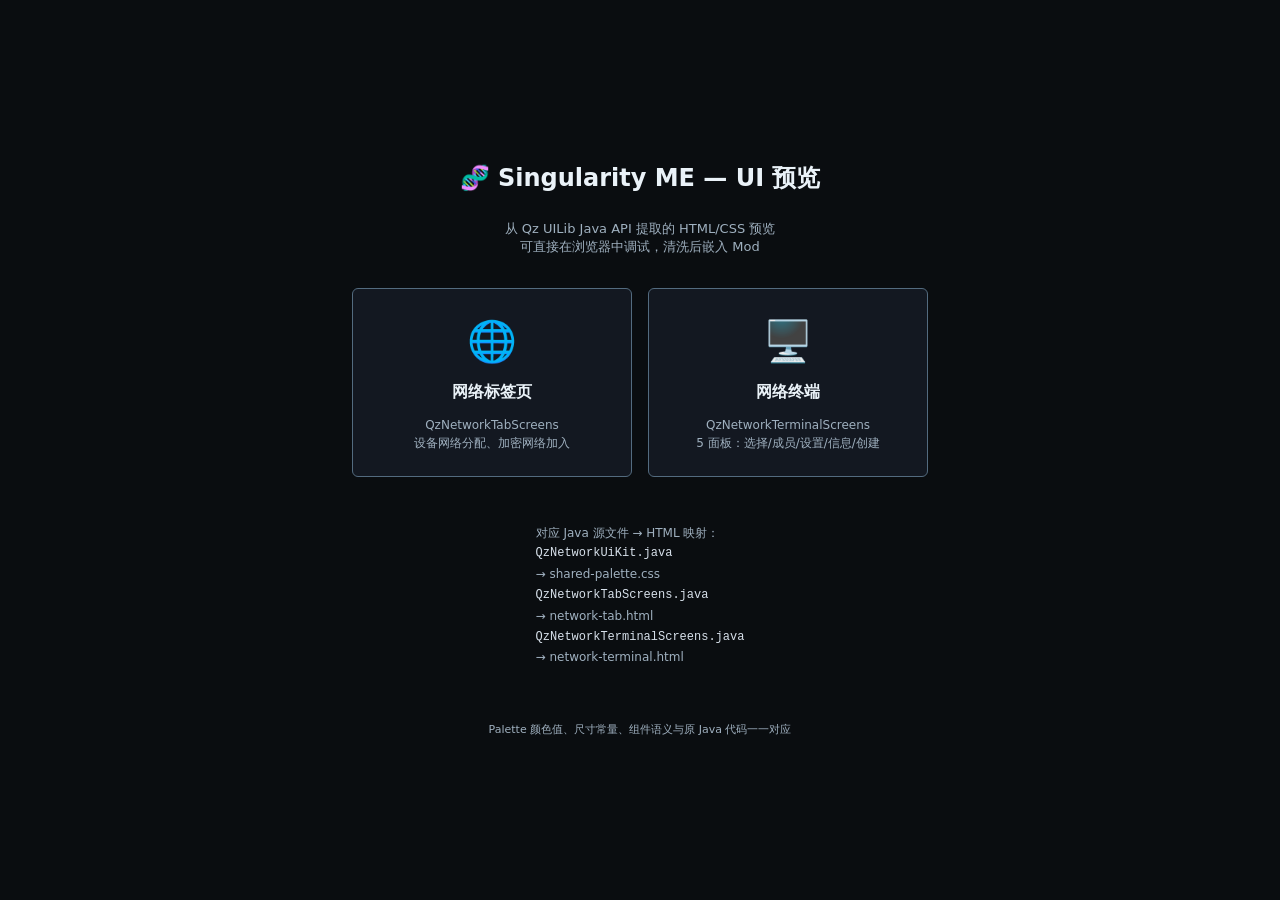
==== docs/html-reference/index.html @ 33a85796 "feat: 网络系统、设备完整实现 + 文档体系 + 发布清理 - 完整实现 SingularityNetworkManager、SingularityGrid、SingularityNetworkR" ====
<!DOCTYPE html>
<html lang="zh-CN">
<head>
<meta charset="UTF-8">
<meta name="viewport" content="width=device-width, initial-scale=1.0">
<title>Singularity ME — UI 预览</title>
<link rel="stylesheet" href="shared-palette.css">
<style>
  .page {
    min-height: 100vh;
    display: flex; flex-direction: column;
    align-items: center; justify-content: center;
    gap: 24px;
    padding: 40px 20px;
  }
  h1 {
    color: var(--text-primary);
    font-size: 24px; font-weight: 700;
    text-align: center;
  }
  .subtitle {
    color: var(--text-muted);
    text-align: center;
    margin-bottom: 8px;
  }
  .cards {
    display: flex; gap: 16px;
    flex-wrap: wrap;
    justify-content: center;
  }
  .card {
    display: flex; flex-direction: column;
    align-items: center; gap: 12px;
    width: 280px;
    padding: 24px;
    background: rgba(20, 25, 35, 0.93);
    border: 1px solid var(--border-panel);
    border-radius: var(--radius-panel);
    text-decoration: none;
    transition: border-color 0.2s, transform 0.2s;
  }
  .card:hover {
    border-color: var(--btn-normal);
    transform: translateY(-2px);
  }
  .card .icon {
    font-size: 40px;
  }
  .card h2 {
    color: var(--text-primary);
    font-size: 16px; font-weight: 700;
  }
  .card p {
    color: var(--text-muted);
    font-size: 12px;
    text-align: center;
    line-height: 1.5;
  }
  .footer {
    margin-top: 32px;
    color: var(--text-muted);
    font-size: 11px;
  }
  .files {
    margin-top: 24px;
    display: flex; flex-direction: column;
    gap: 4px;
    font-size: 12px;
    color: var(--text-muted);
  }
  .files span { font-family: 'Consolas', 'Courier New', monospace; color: var(--text-secondary); }
</style>
</head>
<body>
<div class="page">
  <h1>🧬 Singularity ME — UI 预览</h1>
  <p class="subtitle">从 Qz UILib Java API 提取的 HTML/CSS 预览<br>可直接在浏览器中调试，清洗后嵌入 Mod</p>

  <div class="cards">
    <a class="card" href="network-tab.html">
      <span class="icon">🌐</span>
      <h2>网络标签页</h2>
      <p>QzNetworkTabScreens<br>设备网络分配、加密网络加入</p>
    </a>
    <a class="card" href="network-terminal.html">
      <span class="icon">🖥️</span>
      <h2>网络终端</h2>
      <p>QzNetworkTerminalScreens<br>5 面板：选择/成员/设置/信息/创建</p>
    </a>
  </div>

  <div class="files">
    <p>对应 Java 源文件 → HTML 映射：</p>
    <span>QzNetworkUiKit.java</span> → shared-palette.css
    <span>QzNetworkTabScreens.java</span> → network-tab.html
    <span>QzNetworkTerminalScreens.java</span> → network-terminal.html
  </div>

  <p class="footer">
    Palette 颜色值、尺寸常量、组件语义与原 Java 代码一一对应
  </p>
</div>
</body>
</html>
---- docs/html-reference/shared-palette.css ----
/* ============================================================
   Singularity ME — 共享调色板 (提取自 QzNetworkUiKit.Palette)
   与 Java 源码中 Palette 常量一一对应
   ============================================================ */

:root {
  /* ── 背景色 ── */
  --bg-panel:         #141923;  /* 0xEE141923 → 不透明度 EE */
  --bg-list:          #0D1219;  /* 0xFF0D1219 */
  --bg-row:           #151D27;  /* 0xFF151D27 */
  --bg-input:         #0D1117;  /* 0xFF0D1117 */
  --bg-overlay:       #05070B;  /* 0xAA05070B → 不透明度 AA */
  --bg-id-pill:       #0B1016;  /* 0xFF0B1016 */

  /* ── 边框色 ── */
  --border-panel:      #536B7F;  /* 0xFF536B7F */
  --border-list:       #2C3846;  /* 0xFF2C3846 */
  --border-row:        #263240;  /* 0xFF263240 */
  --border-input:      #354451;  /* 0xFF354451 */
  --border-input-focus:#6AA1D2;  /* 0xFF6AA1D2 */
  --border-swatch:     #0A0D10;  /* 0xFF0A0D10 */

  /* ── 文字色 ── */
  --text-primary:      #EAF2F8;  /* 0xFFEAF2F8 */
  --text-secondary:    #D7E0EA;  /* 0xFFD7E0EA */
  --text-muted:        #9FB0BF;  /* 0xFF9FB0BF */
  --text-empty:        #8996A3;  /* 0xFF8996A3 */
  --text-label:        #AFC0CC;  /* 0xFFAFC0CC */
  --text-badge:        #FFFFFF;  /* 0xFFFFFFFF */
  --text-input:        #EAF2F8;  /* 0xFFEAF2F8 */
  --text-placeholder:  #748392;  /* 0xFF748392 */
  --text-disabled:     #5C6770;  /* 0xFF5C6770 */

  /* ── 按钮色 ── */
  --btn-normal:       #2F6F95;  /* 0xFF2F6F95 */
  --btn-active:       #255878;  /* 0xFF255878 */
  --btn-disabled:     #33414E;  /* 0xFF33414E */
  --btn-focus-border: #9ED0FF;  /* 0xFF9ED0FF */
  --btn-danger:       #8C3D3D;  /* 0xFF8C3D3D */
  --btn-danger-active:#6F3030;  /* 0xFF6F3030 */

  /* ── 安全级别色 ── */
  --security-public:   #2F8C52;  /* 0xFF2F8C52 */
  --security-encrypted:#C48A32;  /* 0xFFC48A32 */
  --security-private:  #7055A8;  /* 0xFF7055A8 */

  /* ── 访问级别色 ── */
  --access-owner:     #3D78C2;  /* 0xFF3D78C2 */
  --access-admin:     #5E7FC7;  /* 0xFF5E7FC7 */
  --access-member:    #4D8F8A;  /* 0xFF4D8F8A */
  --access-blocked:   #9A3C3C;  /* 0xFF9A3C3C */
  --access-none:      #5D6875;  /* 0xFF5D6875 */

  /* ── 标记色 ── */
  --badge-current:    #2F8C52;  /* * 当前网络 */
  --badge-default:    #446EAA;  /* D 默认网络 */
  --badge-inactive:   #5D6875;
  --color-unassigned: #777777;  /* 未分配 */

  /* ── 尺寸 ── */
  --row-h:              36px;
  --badge-h:            22px;
  --badge-min-w:        24px;
  --badge-padding-h:    5px;
  --radius-panel:       6px;
  --radius-row:         4px;
  --radius-badge:       3px;
  --radius-swatch:      2px;
  --id-pill-w:          48px;
  --id-pill-h:          22px;

  /* ── 间距 ── */
  --gap-sm:  6px;
  --gap-md:  8px;
  --gap-lg:  10px;
  --pad-sm:  6px;
  --pad-md:  8px;
  --pad-lg:  12px;
  --pad-xl:  14px;
}

/* ── 全局 Reset ── */
*, *::before, *::after {
  margin: 0;
  padding: 0;
  box-sizing: border-box;
}

body {
  background: #0A0D10;
  color: var(--text-primary);
  font-family: 'Segoe UI', system-ui, -apple-system, sans-serif;
  font-size: 13px;
  line-height: 1.4;
  min-height: 100vh;
  display: flex;
  align-items: center;
  justify-content: center;
}

/* ── 通用组件 ── */

/* 色块 (colorSwatch) */
.swatch {
  width: 14px;
  height: 14px;
  flex-shrink: 0;
  border: 1px solid var(--border-swatch);
  border-radius: var(--radius-swatch);
  cursor: pointer;
  transition: transform 0.15s;
}
.swatch:hover { transform: scale(1.25); }
.swatch.selected { width: 18px; height: 18px; }

/* 徽章 (badge) */
.badge {
  display: inline-flex;
  align-items: center;
  justify-content: center;
  min-width: var(--badge-min-w);
  height: var(--badge-h);
  padding: 0 var(--badge-padding-h);
  border-radius: var(--radius-badge);
  color: var(--text-badge);
  font-size: 11px;
  font-weight: 600;
  flex-shrink: 0;
  white-space: nowrap;
}

/* ID 胶囊 (idPill) */
.id-pill {
  width: var(--id-pill-w);
  height: var(--id-pill-h);
  display: inline-flex;
  align-items: center;
  justify-content: center;
  background: var(--bg-id-pill);
  border-radius: var(--radius-badge);
  color: var(--text-muted);
  font-size: 11px;
  flex-shrink: 0;
}

/* 滚动条美化 */
::-webkit-scrollbar { width: 6px; }
::-webkit-scrollbar-track { background: transparent; }
::-webkit-scrollbar-thumb {
  background: #2C3846;
  border-radius: 3px;
}
::-webkit-scrollbar-thumb:hover { background: #3D4E60; }

/* 输入框 */
input[type="text"], input[type="password"] {
  background: var(--bg-input);
  border: 1px solid var(--border-input);
  border-radius: var(--radius-row);
  color: var(--text-input);
  padding: 0 var(--pad-md);
  height: var(--row-h);
  font-size: 13px;
  outline: none;
  width: 100%;
}
input::placeholder { color: var(--text-placeholder); }
input:focus { border-color: var(--border-input-focus); }

/* 按钮 */
button, .btn {
  display: inline-flex;
  align-items: center;
  justify-content: center;
  height: var(--row-h);
  padding: 0 14px;
  background: var(--btn-normal);
  color: var(--text-badge);
  border: 1px solid transparent;
  border-radius: var(--radius-row);
  font-size: 13px;
  font-weight: 600;
  cursor: pointer;
  white-space: nowrap;
  transition: background 0.15s, border-color 0.15s;
  flex-shrink: 0;
}
button:hover, .btn:hover { background: var(--btn-active); }
button:disabled, .btn:disabled {
  background: var(--btn-disabled);
  color: var(--text-disabled);
  cursor: not-allowed;
}
button:focus-visible, .btn:focus-visible {
  border-color: var(--btn-focus-border);
  outline: none;
}
.btn-danger {
  background: var(--btn-danger);
}
.btn-danger:hover { background: var(--btn-danger-active); }

/* readOnly 字段 */
.readonly-field {
  flex: 1;
  height: var(--row-h);
  display: flex;
  align-items: center;
  padding: 0 var(--pad-md);
  background: var(--bg-input);
  border: 1px solid var(--border-input);
  border-radius: var(--radius-row);
  color: var(--text-muted);
  min-width: 0;
}
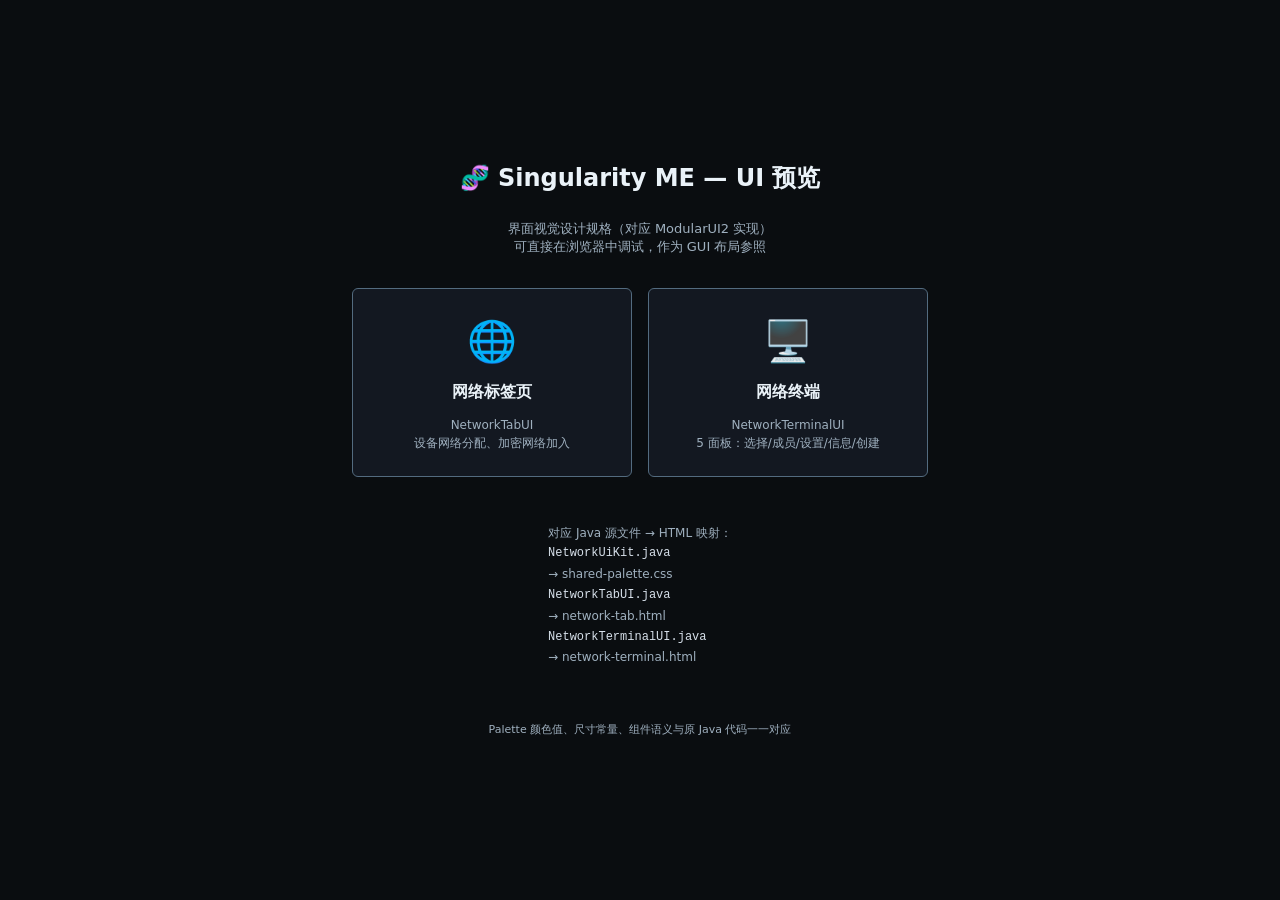
==== commit abe5b07d: "[Fix]: 评审第二轮修复 — lang key + 密码保护 + 格式化 Critical: 补 16 个缺失 lang key (settings/members/create/info 命名空" ====
--- a/docs/html-reference/index.html
+++ b/docs/html-reference/index.html
@@ -74,26 +74,26 @@
 <body>
 <div class="page">
   <h1>🧬 Singularity ME — UI 预览</h1>
-  <p class="subtitle">从 Qz UILib Java API 提取的 HTML/CSS 预览<br>可直接在浏览器中调试，清洗后嵌入 Mod</p>
+  <p class="subtitle">界面视觉设计规格（对应 ModularUI2 实现）<br>可直接在浏览器中调试，作为 GUI 布局参照</p>
 
   <div class="cards">
     <a class="card" href="network-tab.html">
       <span class="icon">🌐</span>
       <h2>网络标签页</h2>
-      <p>QzNetworkTabScreens<br>设备网络分配、加密网络加入</p>
+      <p>NetworkTabUI<br>设备网络分配、加密网络加入</p>
     </a>
     <a class="card" href="network-terminal.html">
       <span class="icon">🖥️</span>
       <h2>网络终端</h2>
-      <p>QzNetworkTerminalScreens<br>5 面板：选择/成员/设置/信息/创建</p>
+      <p>NetworkTerminalUI<br>5 面板：选择/成员/设置/信息/创建</p>
     </a>
   </div>
 
   <div class="files">
     <p>对应 Java 源文件 → HTML 映射：</p>
-    <span>QzNetworkUiKit.java</span> → shared-palette.css
-    <span>QzNetworkTabScreens.java</span> → network-tab.html
-    <span>QzNetworkTerminalScreens.java</span> → network-terminal.html
+    <span>NetworkUiKit.java</span> → shared-palette.css
+    <span>NetworkTabUI.java</span> → network-tab.html
+    <span>NetworkTerminalUI.java</span> → network-terminal.html
   </div>
 
   <p class="footer">
--- a/docs/html-reference/shared-palette.css
+++ b/docs/html-reference/shared-palette.css
@@ -1,5 +1,5 @@
 /* ============================================================
-   Singularity ME — 共享调色板 (提取自 QzNetworkUiKit.Palette)
+   Singularity ME — 共享调色板 (提取自 NetworkUiKit.Palette)
    与 Java 源码中 Palette 常量一一对应
    ============================================================ */
 
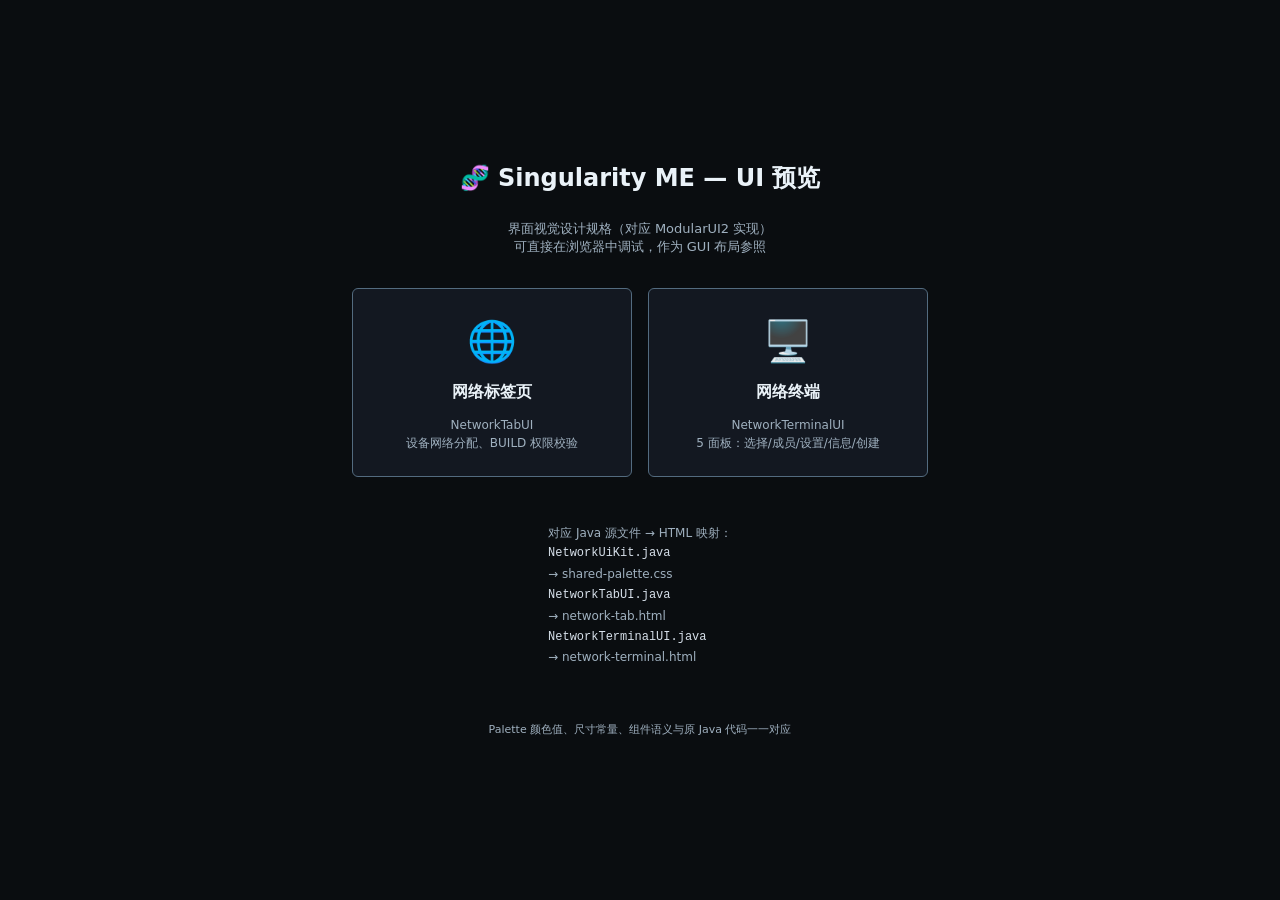
==== commit 94e37beb: "[Docs]: 清理 PR 文档与过时说明 ## 修改范围 - 同步网络模型文档到 NetworkKey(ownerPlayerID, networkID) 与 networkID=0 未分配哨兵语义" ====
--- a/docs/html-reference/index.html
+++ b/docs/html-reference/index.html
@@ -80,7 +80,7 @@
     <a class="card" href="network-tab.html">
       <span class="icon">🌐</span>
       <h2>网络标签页</h2>
-      <p>NetworkTabUI<br>设备网络分配、加密网络加入</p>
+      <p>NetworkTabUI<br>设备网络分配、BUILD 权限校验</p>
     </a>
     <a class="card" href="network-terminal.html">
       <span class="icon">🖥️</span>
--- a/docs/html-reference/shared-palette.css
+++ b/docs/html-reference/shared-palette.css
@@ -41,14 +41,12 @@
 
   /* ── 安全级别色 ── */
   --security-public:   #2F8C52;  /* 0xFF2F8C52 */
-  --security-encrypted:#C48A32;  /* 0xFFC48A32 */
   --security-private:  #7055A8;  /* 0xFF7055A8 */
 
   /* ── 访问级别色 ── */
   --access-owner:     #3D78C2;  /* 0xFF3D78C2 */
   --access-admin:     #5E7FC7;  /* 0xFF5E7FC7 */
   --access-member:    #4D8F8A;  /* 0xFF4D8F8A */
-  --access-blocked:   #9A3C3C;  /* 0xFF9A3C3C */
   --access-none:      #5D6875;  /* 0xFF5D6875 */
 
   /* ── 标记色 ── */
@@ -102,16 +100,36 @@
 
 /* 色块 (colorSwatch) */
 .swatch {
-  width: 14px;
-  height: 14px;
-  flex-shrink: 0;
+  width: 26px;
+  height: 26px;
+  display: inline-flex;
+  align-items: center;
+  justify-content: center;
+  flex-shrink: 0;
+  border-radius: var(--radius-swatch);
+  cursor: pointer;
+  transition: background 0.15s, box-shadow 0.15s;
+}
+.swatch:hover { background: rgba(234, 242, 248, 0.08); }
+.swatch.selected {
+  background: rgba(234, 242, 248, 0.16);
+  box-shadow: 0 0 0 1px rgba(234, 242, 248, 0.82);
+}
+.swatch-core {
+  width: 22px;
+  height: 22px;
   border: 1px solid var(--border-swatch);
   border-radius: var(--radius-swatch);
-  cursor: pointer;
-  transition: transform 0.15s;
-}
-.swatch:hover { transform: scale(1.25); }
-.swatch.selected { width: 18px; height: 18px; }
+}
+
+/* 状态圆点 (statusDotWidget) */
+.status-dot {
+  width: 10px;
+  height: 10px;
+  flex-shrink: 0;
+  border-radius: 50%;
+  border: 1px solid rgba(255, 255, 255, 0.25);
+}
 
 /* 徽章 (badge) */
 .badge {
@@ -153,7 +171,7 @@
 ::-webkit-scrollbar-thumb:hover { background: #3D4E60; }
 
 /* 输入框 */
-input[type="text"], input[type="password"] {
+input[type="text"] {
   background: var(--bg-input);
   border: 1px solid var(--border-input);
   border-radius: var(--radius-row);
